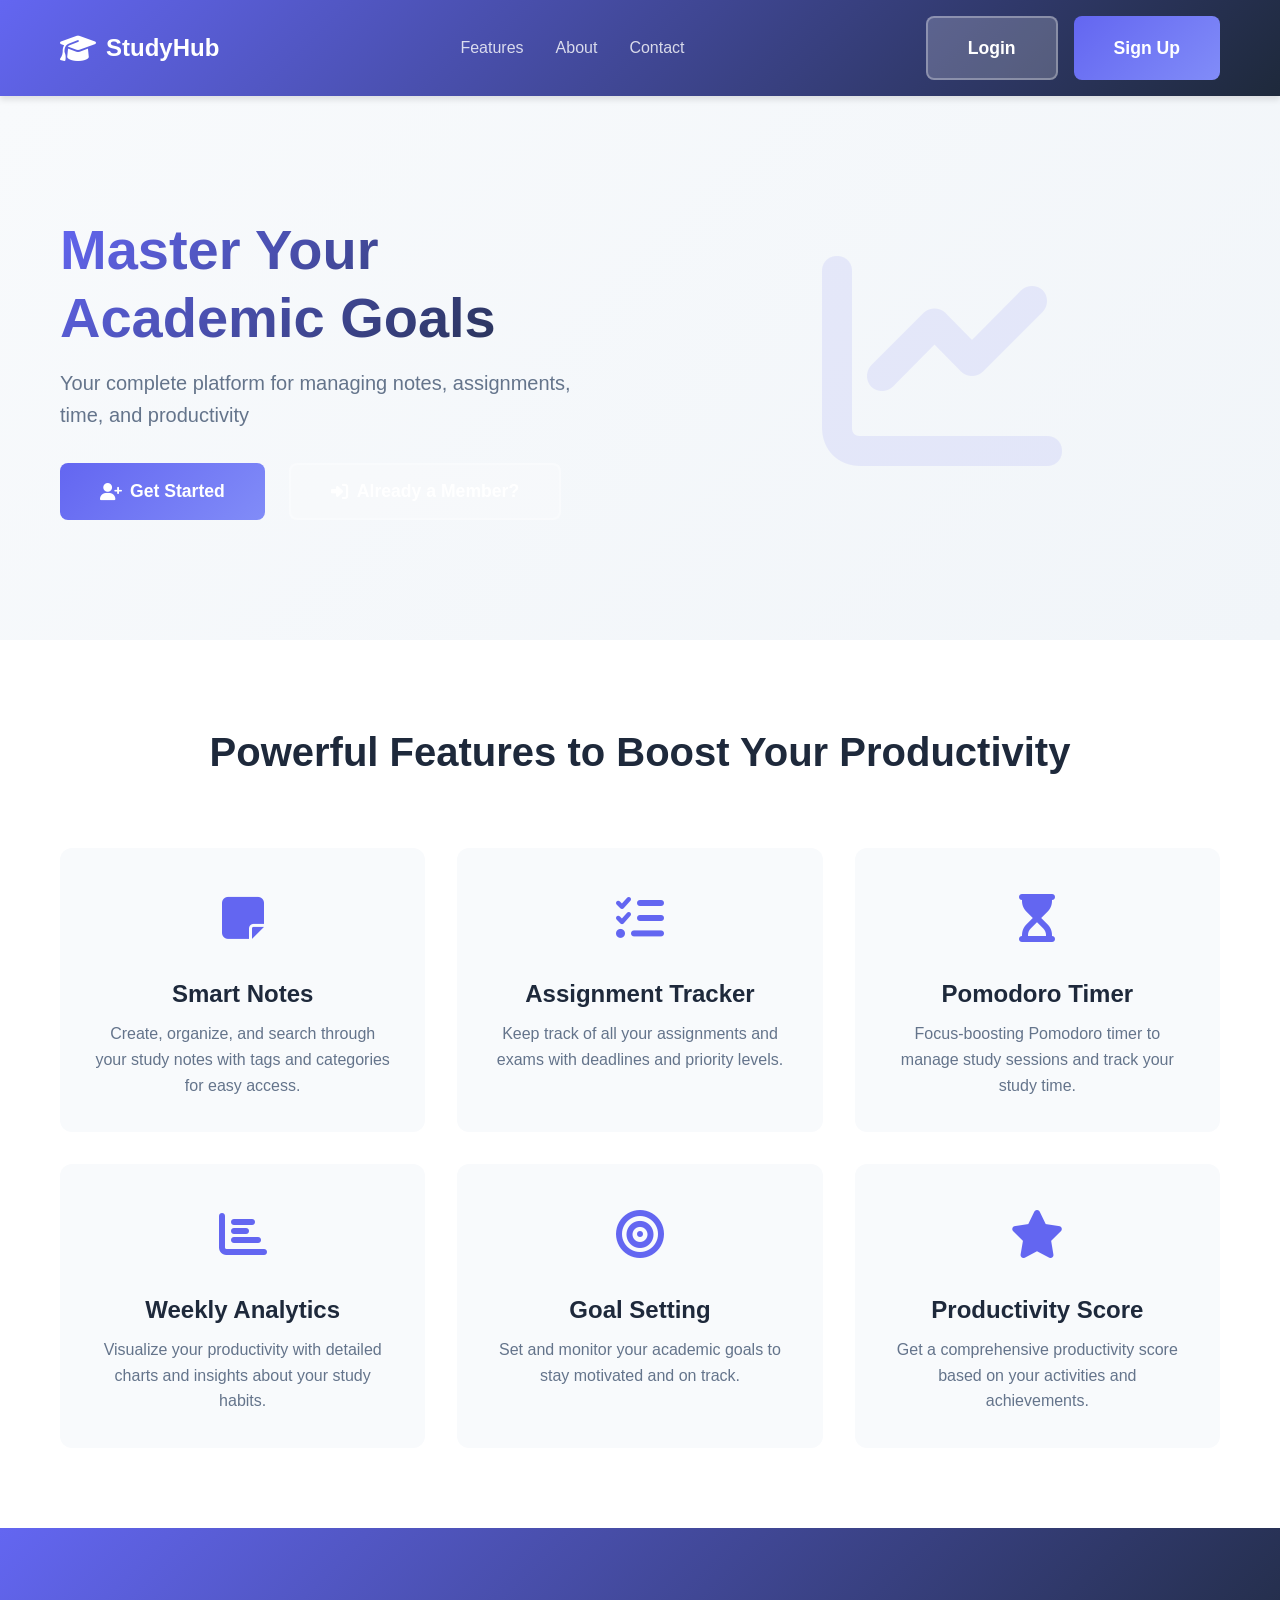
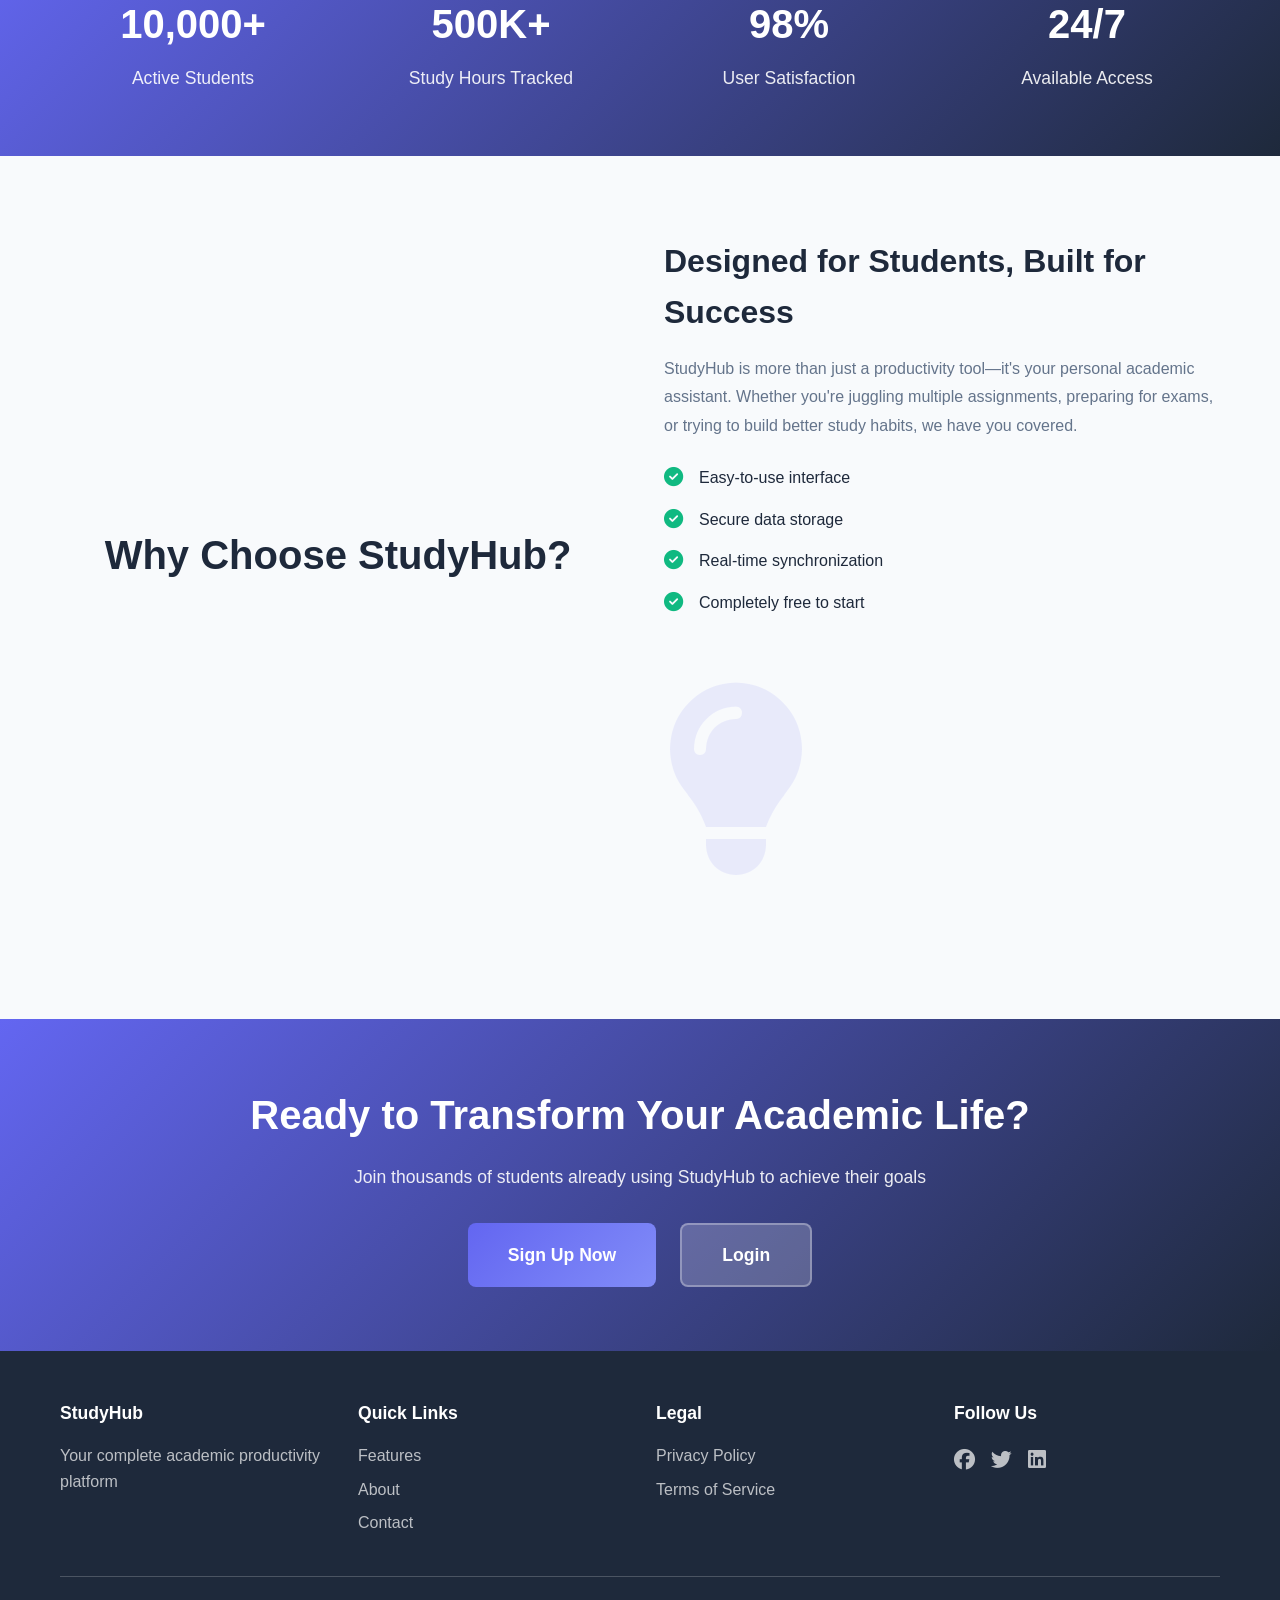
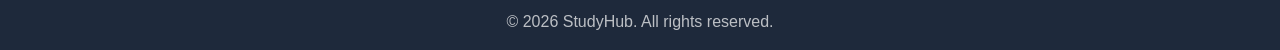
==== frontend/index.html @ 4e0c3ba8 "Added a login & signup pages" ====
<!DOCTYPE html>
<html lang="en">
<head>
    <meta charset="UTF-8">
    <meta name="viewport" content="width=device-width, initial-scale=1.0">
    <title>Student Productivity Hub - Master Your Academic Goals</title>
    <link rel="stylesheet" href="assets/css/style.css">
    <link rel="stylesheet" href="https://cdnjs.cloudflare.com/ajax/libs/font-awesome/6.4.0/css/all.min.css">
</head>
<body>
    <!-- Navigation Bar -->
    <nav class="navbar">
        <div class="container">
            <div class="nav-wrapper">
                <div class="logo">
                    <i class="fas fa-graduation-cap"></i>
                    <span>StudyHub</span>
                </div>
                <div class="nav-links">
                    <a href="#features" class="nav-link">Features</a>
                    <a href="#about" class="nav-link">About</a>
                    <a href="#contact" class="nav-link">Contact</a>
                </div>
                <div class="auth-buttons">
                    <a href="pages/login.html" class="btn btn-secondary btn-large">
                        Login
                    </a>
                    <a href="pages/signup.html" class="btn btn-primary btn-large">
                        Sign Up
                    </a>
                    
                </div>
            </div>
        </div>
    </nav>

    <!-- Hero Section -->
    <section class="hero">
        <div class="container">
            <div class="hero-content">
                <h1 class="hero-title">Master Your Academic Goals</h1>
                <p class="hero-subtitle">Your complete platform for managing notes, assignments, time, and productivity</p>
                <div class="hero-buttons">
                    <button class="btn btn-primary btn-large" onclick="openSignupModal()">
                        <i class="fas fa-user-plus"></i> Get Started
                    </button>
                    <button class="btn btn-secondary btn-large" onclick="openLoginModal()">
                        <i class="fas fa-sign-in-alt"></i> Already a Member?
                    </button>
                </div>
            </div>
            <div class="hero-image">
                <div class="hero-illustration">
                    <i class="fas fa-chart-line"></i>
                </div>
            </div>
        </div>
    </section>

    <!-- Features Section -->
    <section class="features" id="features">
        <div class="container">
            <h2 class="section-title">Powerful Features to Boost Your Productivity</h2>
            <div class="features-grid">
                <!-- Notes Management -->
                <div class="feature-card">
                    <div class="feature-icon">
                        <i class="fas fa-sticky-note"></i>
                    </div>
                    <h3>Smart Notes</h3>
                    <p>Create, organize, and search through your study notes with tags and categories for easy access.</p>
                </div>

                <!-- Assignment Tracker -->
                <div class="feature-card">
                    <div class="feature-icon">
                        <i class="fas fa-tasks"></i>
                    </div>
                    <h3>Assignment Tracker</h3>
                    <p>Keep track of all your assignments and exams with deadlines and priority levels.</p>
                </div>

                <!-- Study Timer -->
                <div class="feature-card">
                    <div class="feature-icon">
                        <i class="fas fa-hourglass-start"></i>
                    </div>
                    <h3>Pomodoro Timer</h3>
                    <p>Focus-boosting Pomodoro timer to manage study sessions and track your study time.</p>
                </div>

                <!-- Analytics -->
                <div class="feature-card">
                    <div class="feature-icon">
                        <i class="fas fa-chart-bar"></i>
                    </div>
                    <h3>Weekly Analytics</h3>
                    <p>Visualize your productivity with detailed charts and insights about your study habits.</p>
                </div>

                <!-- Goal Setting -->
                <div class="feature-card">
                    <div class="feature-icon">
                        <i class="fas fa-bullseye"></i>
                    </div>
                    <h3>Goal Setting</h3>
                    <p>Set and monitor your academic goals to stay motivated and on track.</p>
                </div>

                <!-- Productivity Score -->
                <div class="feature-card">
                    <div class="feature-icon">
                        <i class="fas fa-star"></i>
                    </div>
                    <h3>Productivity Score</h3>
                    <p>Get a comprehensive productivity score based on your activities and achievements.</p>
                </div>
            </div>
        </div>
    </section>

    <!-- Statistics Section -->
    <section class="statistics">
        <div class="container">
            <div class="stats-grid">
                <div class="stat-item">
                    <h3>10,000+</h3>
                    <p>Active Students</p>
                </div>
                <div class="stat-item">
                    <h3>500K+</h3>
                    <p>Study Hours Tracked</p>
                </div>
                <div class="stat-item">
                    <h3>98%</h3>
                    <p>User Satisfaction</p>
                </div>
                <div class="stat-item">
                    <h3>24/7</h3>
                    <p>Available Access</p>
                </div>
            </div>
        </div>
    </section>

    <!-- About Section -->
    <section class="about" id="about">
        <div class="container">
            <h2 class="section-title">Why Choose StudyHub?</h2>
            <div class="about-content">
                <div class="about-text">
                    <h3>Designed for Students, Built for Success</h3>
                    <p>
                        StudyHub is more than just a productivity tool—it's your personal academic assistant. 
                        Whether you're juggling multiple assignments, preparing for exams, or trying to build better study habits, 
                        we have you covered.
                    </p>
                    <ul class="benefits-list">
                        <li><i class="fas fa-check-circle"></i> Easy-to-use interface</li>
                        <li><i class="fas fa-check-circle"></i> Secure data storage</li>
                        <li><i class="fas fa-check-circle"></i> Real-time synchronization</li>
                        <li><i class="fas fa-check-circle"></i> Completely free to start</li>
                    </ul>
                </div>
                <div class="about-image">
                    <div class="about-illustration">
                        <i class="fas fa-lightbulb"></i>
                    </div>
                </div>
            </div>
        </div>
    </section>

    <!-- Call to Action Section -->
    <section class="cta">
        <div class="container">
            <h2>Ready to Transform Your Academic Life?</h2>
            <p>Join thousands of students already using StudyHub to achieve their goals</p>
            <div class="cta-buttons">
                <a href="pages/signup.html" class="btn btn-primary btn-large">
                    Sign Up Now
                </a>
                <a href="pages/login.html" class="btn btn-secondary btn-large">
                    Login
                </a>
            </div>
        </div>
    </section>

    <!-- Footer -->
    <footer class="footer">
        <div class="container">
            <div class="footer-content">
                <div class="footer-section">
                    <h4>StudyHub</h4>
                    <p>Your complete academic productivity platform</p>
                </div>
                <div class="footer-section">
                    <h4>Quick Links</h4>
                    <ul>
                        <li><a href="#features">Features</a></li>
                        <li><a href="#about">About</a></li>
                        <li><a href="#contact">Contact</a></li>
                    </ul>
                </div>
                <div class="footer-section">
                    <h4>Legal</h4>
                    <ul>
                        <li><a href="#">Privacy Policy</a></li>
                        <li><a href="#">Terms of Service</a></li>
                    </ul>
                </div>
                <div class="footer-section">
                    <h4>Follow Us</h4>
                    <div class="social-links">
                        <a href="#"><i class="fab fa-facebook"></i></a>
                        <a href="#"><i class="fab fa-twitter"></i></a>
                        <a href="#"><i class="fab fa-linkedin"></i></a>
                    </div>
                </div>
            </div>
            <div class="footer-bottom">
                <p>&copy; 2026 StudyHub. All rights reserved.</p>
            </div>
        </div>
    </footer>

    <script src="assets/js/script.js"></script>
</body>
</html>
---- frontend/assets/css/style.css ----
/* ==========================================
   CSS Variables & Root Styles
   ========================================== */
:root {
    --primary-color: #6366f1;
    --secondary-color: #1e293b;
    --accent-color: #f59e0b;
    --success-color: #10b981;
    --danger-color: #ef4444;
    --light-bg: #f8fafc;
    --border-color: #e2e8f0;
    --text-dark: #1e293b;
    --text-light: #64748b;
    --shadow-sm: 0 1px 2px rgba(0, 0, 0, 0.05);
    --shadow-md: 0 4px 6px rgba(0, 0, 0, 0.1);
    --shadow-lg: 0 10px 25px rgba(0, 0, 0, 0.1);
}

/* ==========================================
   Global Styles
   ========================================== */
* {
    margin: 0;
    padding: 0;
    box-sizing: border-box;
}

html {
    scroll-behavior: smooth;
}

body {
    font-family: 'Segoe UI', Tahoma, Geneva, Verdana, sans-serif;
    background-color: #ffffff;
    color: var(--text-dark);
    line-height: 1.6;
}

.container {
    max-width: 1200px;
    margin: 0 auto;
    padding: 0 20px;
}

/* ==========================================
   Navigation Bar
   ========================================== */
.navbar {
    background: linear-gradient(135deg, var(--primary-color), var(--secondary-color));
    padding: 1rem 0;
    box-shadow: var(--shadow-md);
    position: sticky;
    top: 0;
    z-index: 1000;
}

.nav-wrapper {
    display: flex;
    justify-content: space-between;
    align-items: center;
}

.logo {
    display: flex;
    align-items: center;
    gap: 10px;
    font-size: 1.5rem;
    font-weight: 700;
    color: white;
}

.logo i {
    font-size: 1.8rem;
}

.nav-links {
    display: flex;
    gap: 2rem;
}

.nav-link {
    color: rgba(255, 255, 255, 0.8);
    text-decoration: none;
    transition: color 0.3s ease;
    font-weight: 500;
}

.nav-link:hover {
    color: white;
}

.auth-buttons {
    display: flex;
    gap: 1rem;
}

/* ==========================================
   Buttons
   ========================================== */
.btn {
    padding: 0.75rem 1.5rem;
    border: none;
    border-radius: 8px;
    font-size: 1rem;
    font-weight: 600;
    cursor: pointer;
    transition: all 0.3s ease;
    display: inline-flex;
    align-items: center;
    gap: 8px;
    text-decoration: none;
}

.btn-primary {
    background: linear-gradient(135deg, var(--primary-color), #818cf8);
    color: white;
}

.btn-primary:hover {
    transform: translateY(-2px);
    box-shadow: 0 6px 20px rgba(99, 102, 241, 0.4);
}

.btn-secondary {
    background: rgba(255, 255, 255, 0.2);
    color: white;
    border: 2px solid rgba(255, 255, 255, 0.3);
}

.btn-secondary:hover {
    background: rgba(255, 255, 255, 0.3);
    border-color: rgba(255, 255, 255, 0.5);
}

.btn-large {
    padding: 1rem 2.5rem;
    font-size: 1.1rem;
}

.btn-block {
    width: 100%;
    justify-content: center;
}

/* ==========================================
   Hero Section
   ========================================== */
.hero {
    background: linear-gradient(135deg, var(--light-bg), #f1f5f9);
    padding: 5rem 0;
}

.hero .container {
    display: grid;
    grid-template-columns: 1fr 1fr;
    gap: 3rem;
    align-items: center;
}

.hero-content {
    animation: slideInLeft 0.8s ease;
}

.hero-title {
    font-size: 3.5rem;
    font-weight: 800;
    line-height: 1.2;
    margin-bottom: 1rem;
    background: linear-gradient(135deg, var(--primary-color), var(--secondary-color));
    -webkit-background-clip: text;
    -webkit-text-fill-color: transparent;
    background-clip: text;
}

.hero-subtitle {
    font-size: 1.25rem;
    color: var(--text-light);
    margin-bottom: 2rem;
    line-height: 1.6;
}

.hero-buttons {
    display: flex;
    gap: 1.5rem;
    flex-wrap: wrap;
}

.hero-image {
    display: flex;
    justify-content: center;
    align-items: center;
}

.hero-illustration {
    font-size: 15rem;
    color: var(--primary-color);
    opacity: 0.1;
    animation: float 3s ease-in-out infinite;
}

@keyframes slideInLeft {
    from {
        opacity: 0;
        transform: translateX(-50px);
    }
    to {
        opacity: 1;
        transform: translateX(0);
    }
}

@keyframes float {
    0%, 100% {
        transform: translateY(0);
    }
    50% {
        transform: translateY(-20px);
    }
}

/* ==========================================
   Features Section
   ========================================== */
.features {
    padding: 5rem 0;
    background: white;
}

.section-title {
    font-size: 2.5rem;
    font-weight: 700;
    text-align: center;
    margin-bottom: 4rem;
    color: var(--text-dark);
}

.features-grid {
    display: grid;
    grid-template-columns: repeat(auto-fit, minmax(300px, 1fr));
    gap: 2rem;
}

.feature-card {
    background: var(--light-bg);
    padding: 2rem;
    border-radius: 12px;
    text-align: center;
    transition: all 0.3s ease;
    border: 2px solid transparent;
}

.feature-card:hover {
    transform: translateY(-5px);
    border-color: var(--primary-color);
    box-shadow: var(--shadow-lg);
}

.feature-icon {
    font-size: 3rem;
    color: var(--primary-color);
    margin-bottom: 1rem;
}

.feature-card h3 {
    font-size: 1.5rem;
    margin-bottom: 0.5rem;
    color: var(--text-dark);
}

.feature-card p {
    color: var(--text-light);
    line-height: 1.6;
}

/* ==========================================
   Statistics Section
   ========================================== */
.statistics {
    background: linear-gradient(135deg, var(--primary-color), var(--secondary-color));
    padding: 4rem 0;
    color: white;
}

.stats-grid {
    display: grid;
    grid-template-columns: repeat(auto-fit, minmax(200px, 1fr));
    gap: 2rem;
    text-align: center;
}

.stat-item h3 {
    font-size: 2.5rem;
    font-weight: 700;
    margin-bottom: 0.5rem;
}

.stat-item p {
    font-size: 1.1rem;
    opacity: 0.9;
}

/* ==========================================
   About Section
   ========================================== */
.about {
    padding: 5rem 0;
    background: var(--light-bg);
}

.about .container {
    display: grid;
    grid-template-columns: 1fr 1fr;
    gap: 3rem;
    align-items: center;
}

.about-text h3 {
    font-size: 2rem;
    margin-bottom: 1rem;
    color: var(--text-dark);
}

.about-text p {
    color: var(--text-light);
    margin-bottom: 1.5rem;
    line-height: 1.8;
}

.benefits-list {
    list-style: none;
}

.benefits-list li {
    display: flex;
    align-items: center;
    gap: 1rem;
    margin-bottom: 1rem;
    color: var(--text-dark);
    font-weight: 500;
}

.benefits-list i {
    color: var(--success-color);
    font-size: 1.2rem;
}

.about-illustration {
    font-size: 12rem;
    color: var(--primary-color);
    opacity: 0.1;
    animation: float 3s ease-in-out infinite;
}

/* ==========================================
   Call to Action Section
   ========================================== */
.cta {
    background: linear-gradient(135deg, var(--primary-color), var(--secondary-color));
    padding: 4rem 0;
    text-align: center;
    color: white;
}

.cta h2 {
    font-size: 2.5rem;
    margin-bottom: 1rem;
    font-weight: 700;
}

.cta p {
    font-size: 1.1rem;
    margin-bottom: 2rem;
    opacity: 0.9;
}

.cta-buttons {
    display: flex;
    gap: 1.5rem;
    justify-content: center;
    flex-wrap: wrap;
}

/* ==========================================
   Footer
   ========================================== */
.footer {
    background: var(--secondary-color);
    color: white;
    padding: 3rem 0 1rem;
}

.footer-content {
    display: grid;
    grid-template-columns: repeat(auto-fit, minmax(250px, 1fr));
    gap: 2rem;
    margin-bottom: 2rem;
}

.footer-section h4 {
    margin-bottom: 1rem;
    font-size: 1.1rem;
}

.footer-section p {
    color: rgba(255, 255, 255, 0.7);
    line-height: 1.6;
}

.footer-section ul {
    list-style: none;
}

.footer-section ul li {
    margin-bottom: 0.5rem;
}

.footer-section a {
    color: rgba(255, 255, 255, 0.7);
    text-decoration: none;
    transition: color 0.3s ease;
}

.footer-section a:hover {
    color: white;
}

.social-links {
    display: flex;
    gap: 1rem;
    font-size: 1.3rem;
}

.footer-bottom {
    border-top: 1px solid rgba(255, 255, 255, 0.2);
    padding-top: 2rem;
    text-align: center;
    color: rgba(255, 255, 255, 0.7);
}

/* ==========================================
   Modal Styles
   ========================================== */
.modal {
    display: none;
    position: fixed;
    z-index: 2000;
    left: 0;
    top: 0;
    width: 100%;
    height: 100%;
    background-color: rgba(0, 0, 0, 0.5);
    animation: fadeIn 0.3s ease;
}

.modal-content {
    background-color: white;
    margin: 10% auto;
    padding: 0;
    border-radius: 12px;
    width: 90%;
    max-width: 500px;
    box-shadow: var(--shadow-lg);
}

.modal-content.modal-large {
    max-width: 600px;
}

.close {
    color: #aaa;
    float: right;
    font-size: 28px;
    font-weight: bold;
    padding: 20px;
    cursor: pointer;
    transition: color 0.3s ease;
}

.close:hover {
    color: var(--text-dark);
}

.modal-body {
    padding: 2rem;
}

.modal-body h2 {
    margin-bottom: 0.5rem;
    color: var(--text-dark);
}

.modal-subtitle {
    color: var(--text-light);
    margin-bottom: 1.5rem;
}

@keyframes fadeIn {
    from {
        opacity: 0;
    }
    to {
        opacity: 1;
    }
}

/* ==========================================
   Form Styles
   ========================================== */
.form-group {
    margin-bottom: 1.5rem;
}

.form-row {
    display: grid;
    grid-template-columns: 1fr 1fr;
    gap: 1rem;
}

.form-group label {
    display: block;
    margin-bottom: 0.5rem;
    font-weight: 600;
    color: var(--text-dark);
}

.form-group input,
.form-group select {
    width: 100%;
    padding: 0.75rem;
    border: 2px solid var(--border-color);
    border-radius: 8px;
    font-size: 1rem;
    transition: border-color 0.3s ease;
    font-family: inherit;
}

.form-group input:focus,
.form-group select:focus {
    outline: none;
    border-color: var(--primary-color);
    box-shadow: 0 0 0 3px rgba(99, 102, 241, 0.1);
}

.form-remember,
.form-agree {
    display: flex;
    align-items: center;
    gap: 0.5rem;
    margin-bottom: 1.5rem;
    color: var(--text-light);
}

.form-agree a {
    color: var(--primary-color);
    text-decoration: none;
}

.form-agree a:hover {
    text-decoration: underline;
}

.modal-link {
    text-align: center;
    color: var(--text-light);
    margin-top: 1rem;
}

.modal-link a {
    color: var(--primary-color);
    text-decoration: none;
    font-weight: 600;
}

.modal-link a:hover {
    text-decoration: underline;
}

/* ==========================================
   Responsive Design
   ========================================== */
@media (max-width: 768px) {
    .hero .container,
    .about .container {
        grid-template-columns: 1fr;
    }

    .nav-links {
        display: none;
    }

    .hero-title {
        font-size: 2rem;
    }

    .section-title {
        font-size: 2rem;
    }

    .hero-buttons,
    .cta-buttons {
        flex-direction: column;
    }

    .btn-large {
        width: 100%;
    }

    .features-grid {
        grid-template-columns: 1fr;
    }

    .form-row {
        grid-template-columns: 1fr;
    }

    .modal-content {
        width: 95%;
        margin: 20% auto;
    }

    .hero-illustration,
    .about-illustration {
        font-size: 8rem;
    }
}

@media (max-width: 480px) {
    .hero-title {
        font-size: 1.75rem;
    }

    .section-title {
        font-size: 1.5rem;
    }

    .feature-icon {
        font-size: 2.5rem;
    }

    .btn {
        padding: 0.5rem 1rem;
        font-size: 0.9rem;
    }

    .btn-large {
        padding: 0.75rem 1.5rem;
    }

    .stats-grid {
        grid-template-columns: repeat(2, 1fr);
    }
}
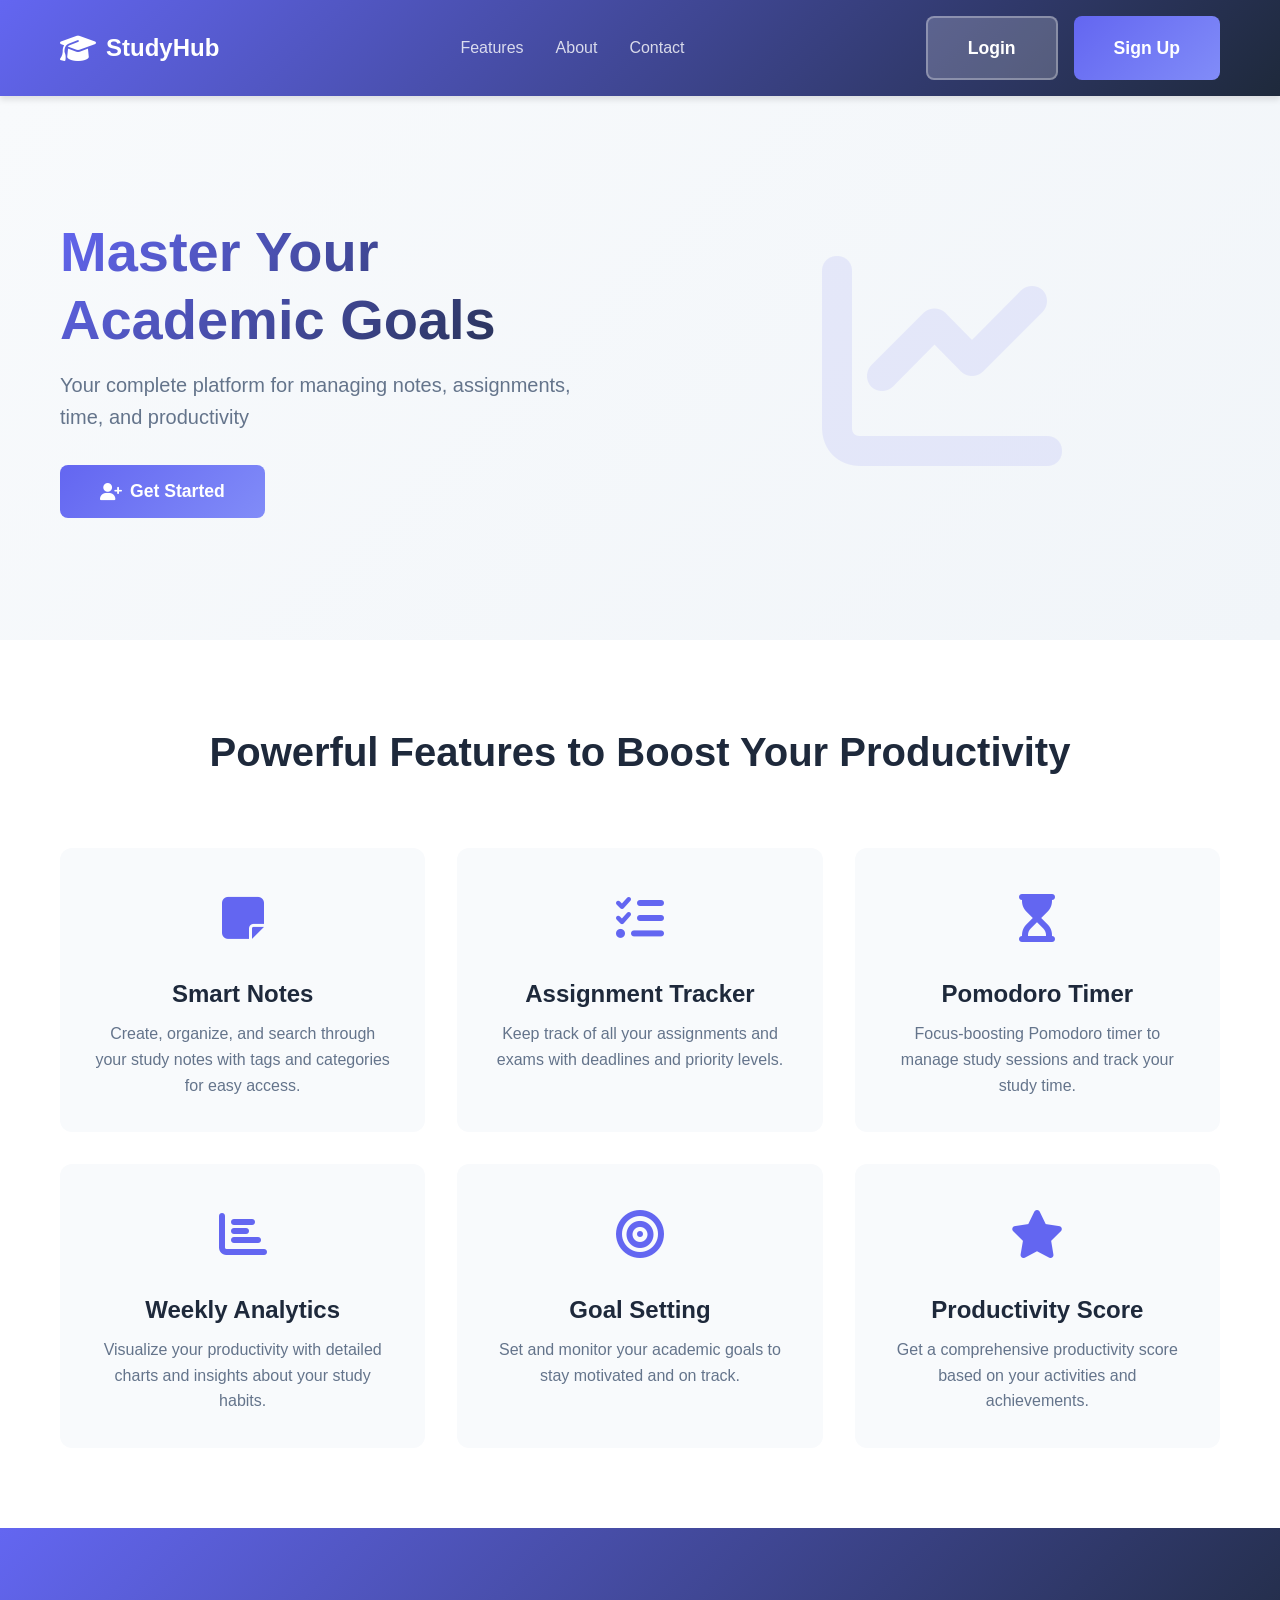
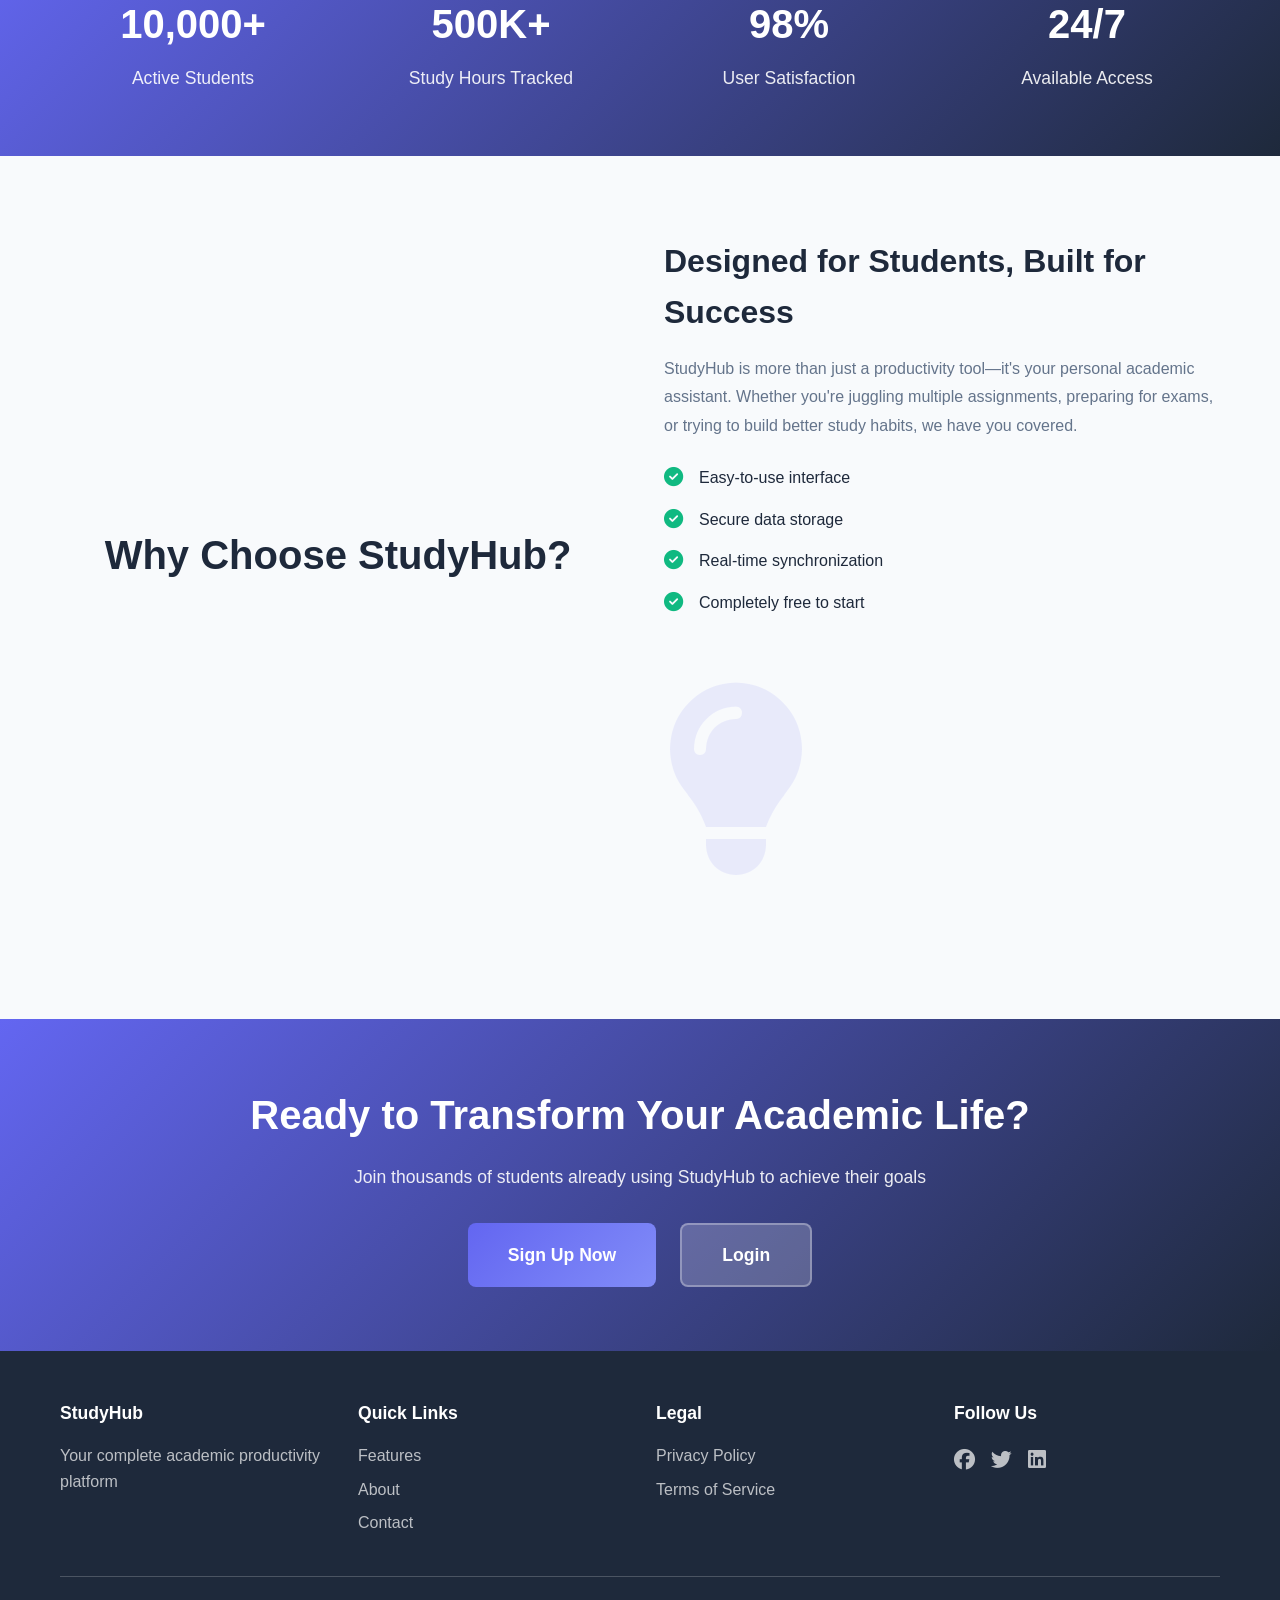
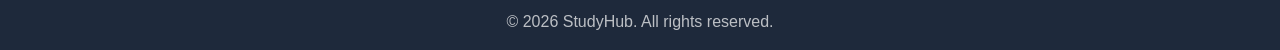
==== commit ce67dd22: "completed signup and login" ====
--- a/frontend/index.html
+++ b/frontend/index.html
@@ -43,9 +43,6 @@
                 <div class="hero-buttons">
                     <button class="btn btn-primary btn-large" onclick="openSignupModal()">
                         <i class="fas fa-user-plus"></i> Get Started
-                    </button>
-                    <button class="btn btn-secondary btn-large" onclick="openLoginModal()">
-                        <i class="fas fa-sign-in-alt"></i> Already a Member?
                     </button>
                 </div>
             </div>
